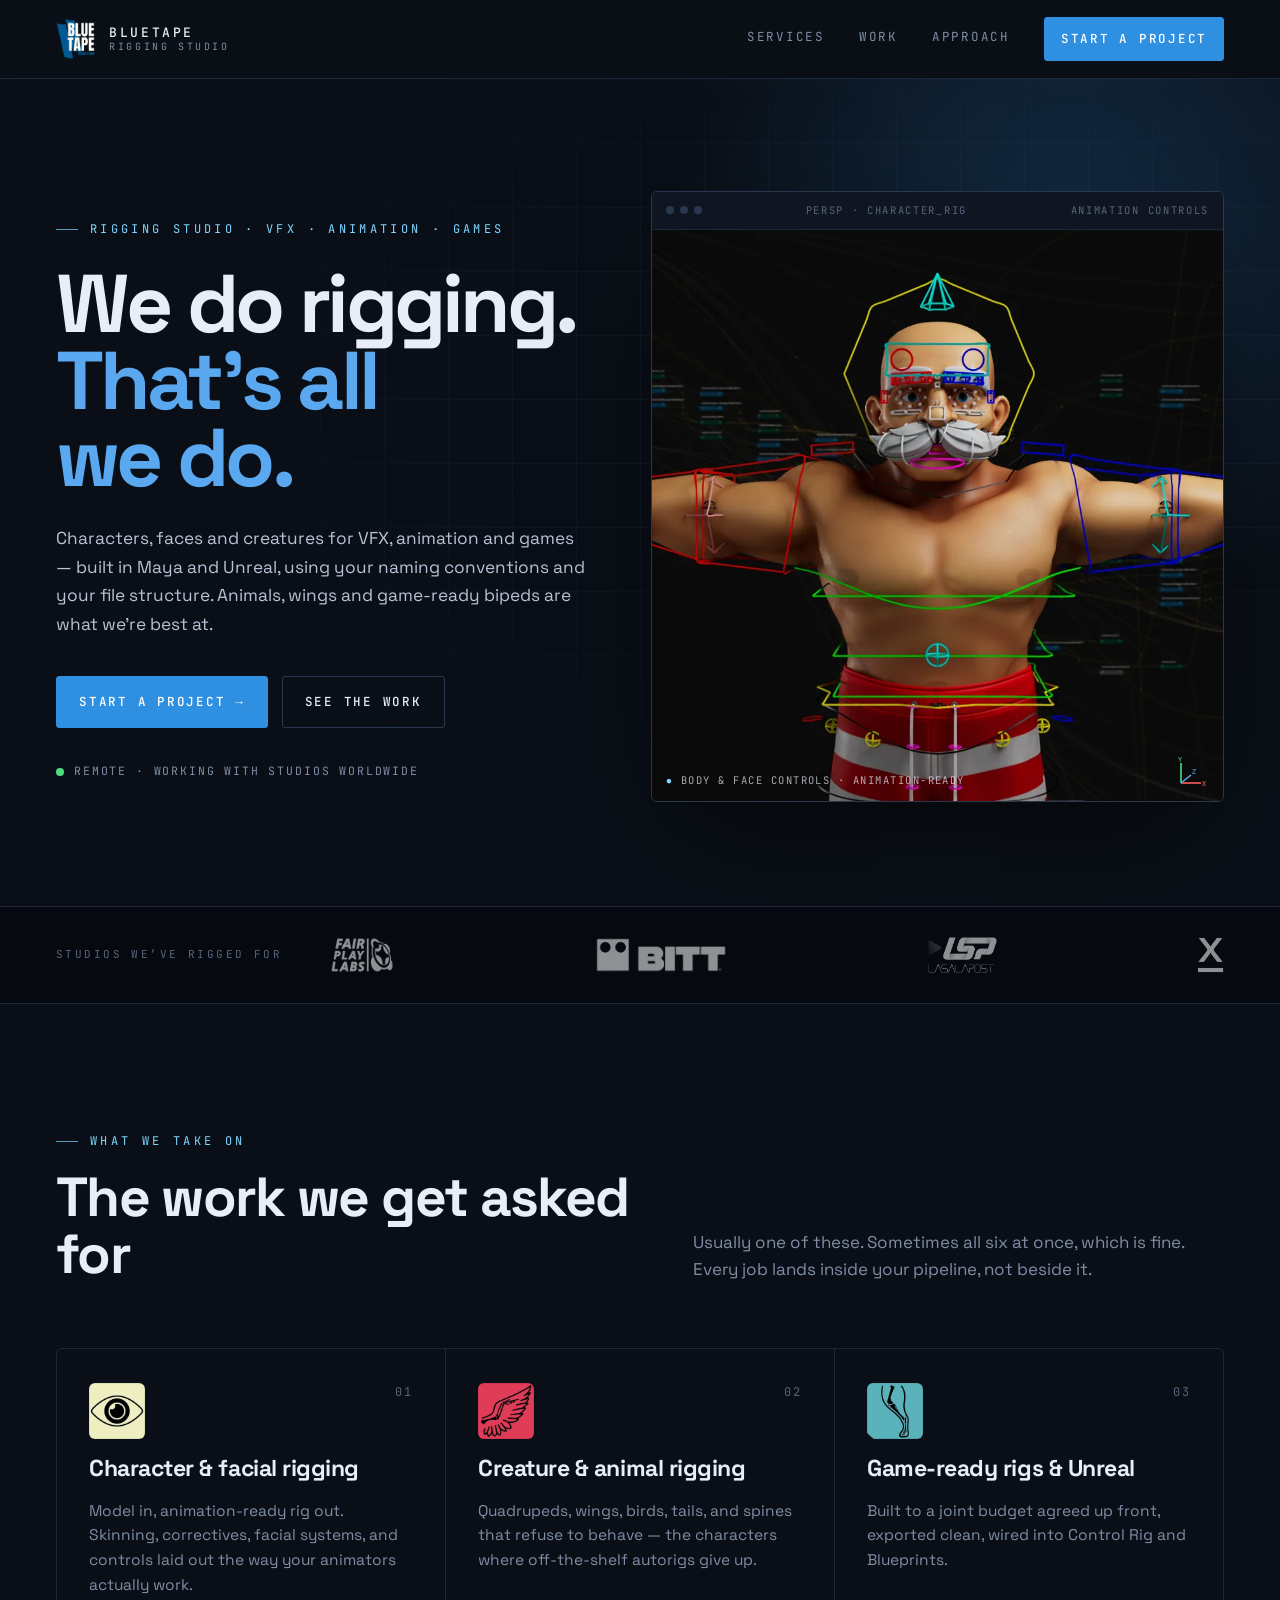
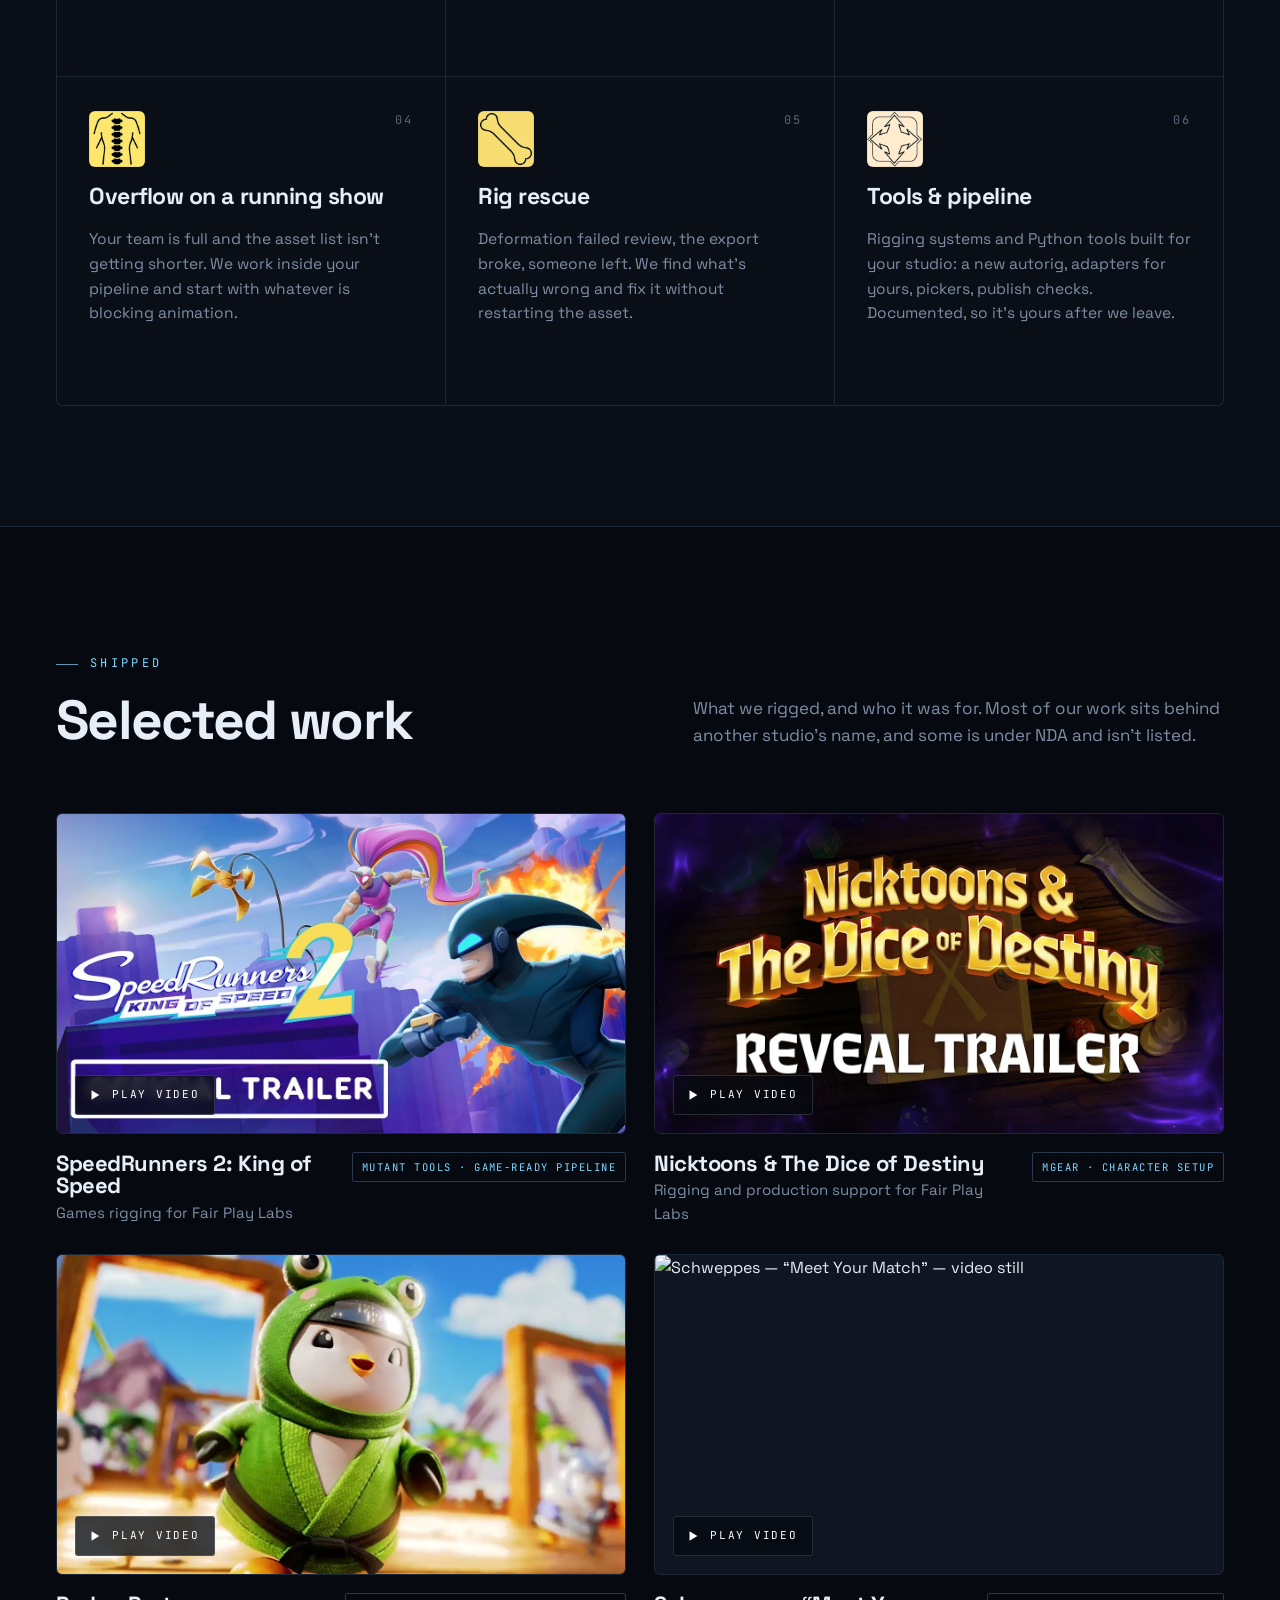
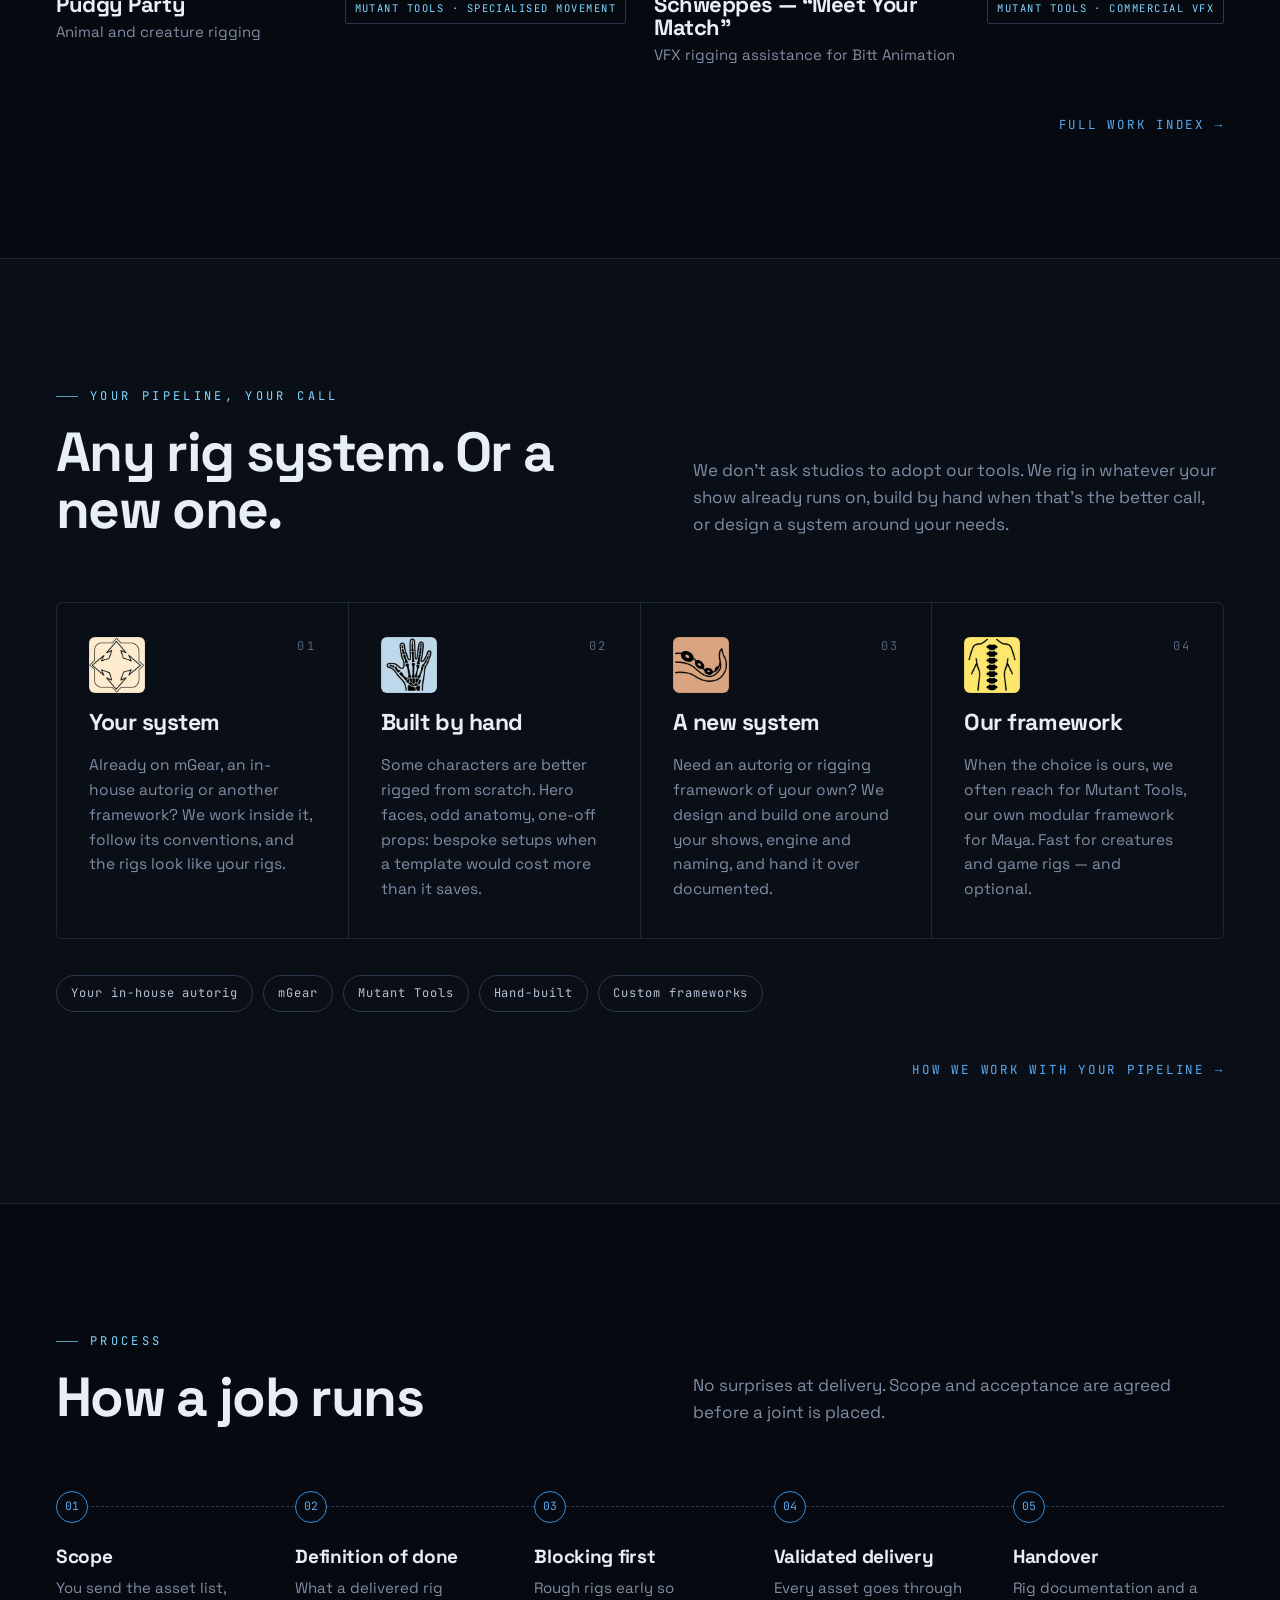
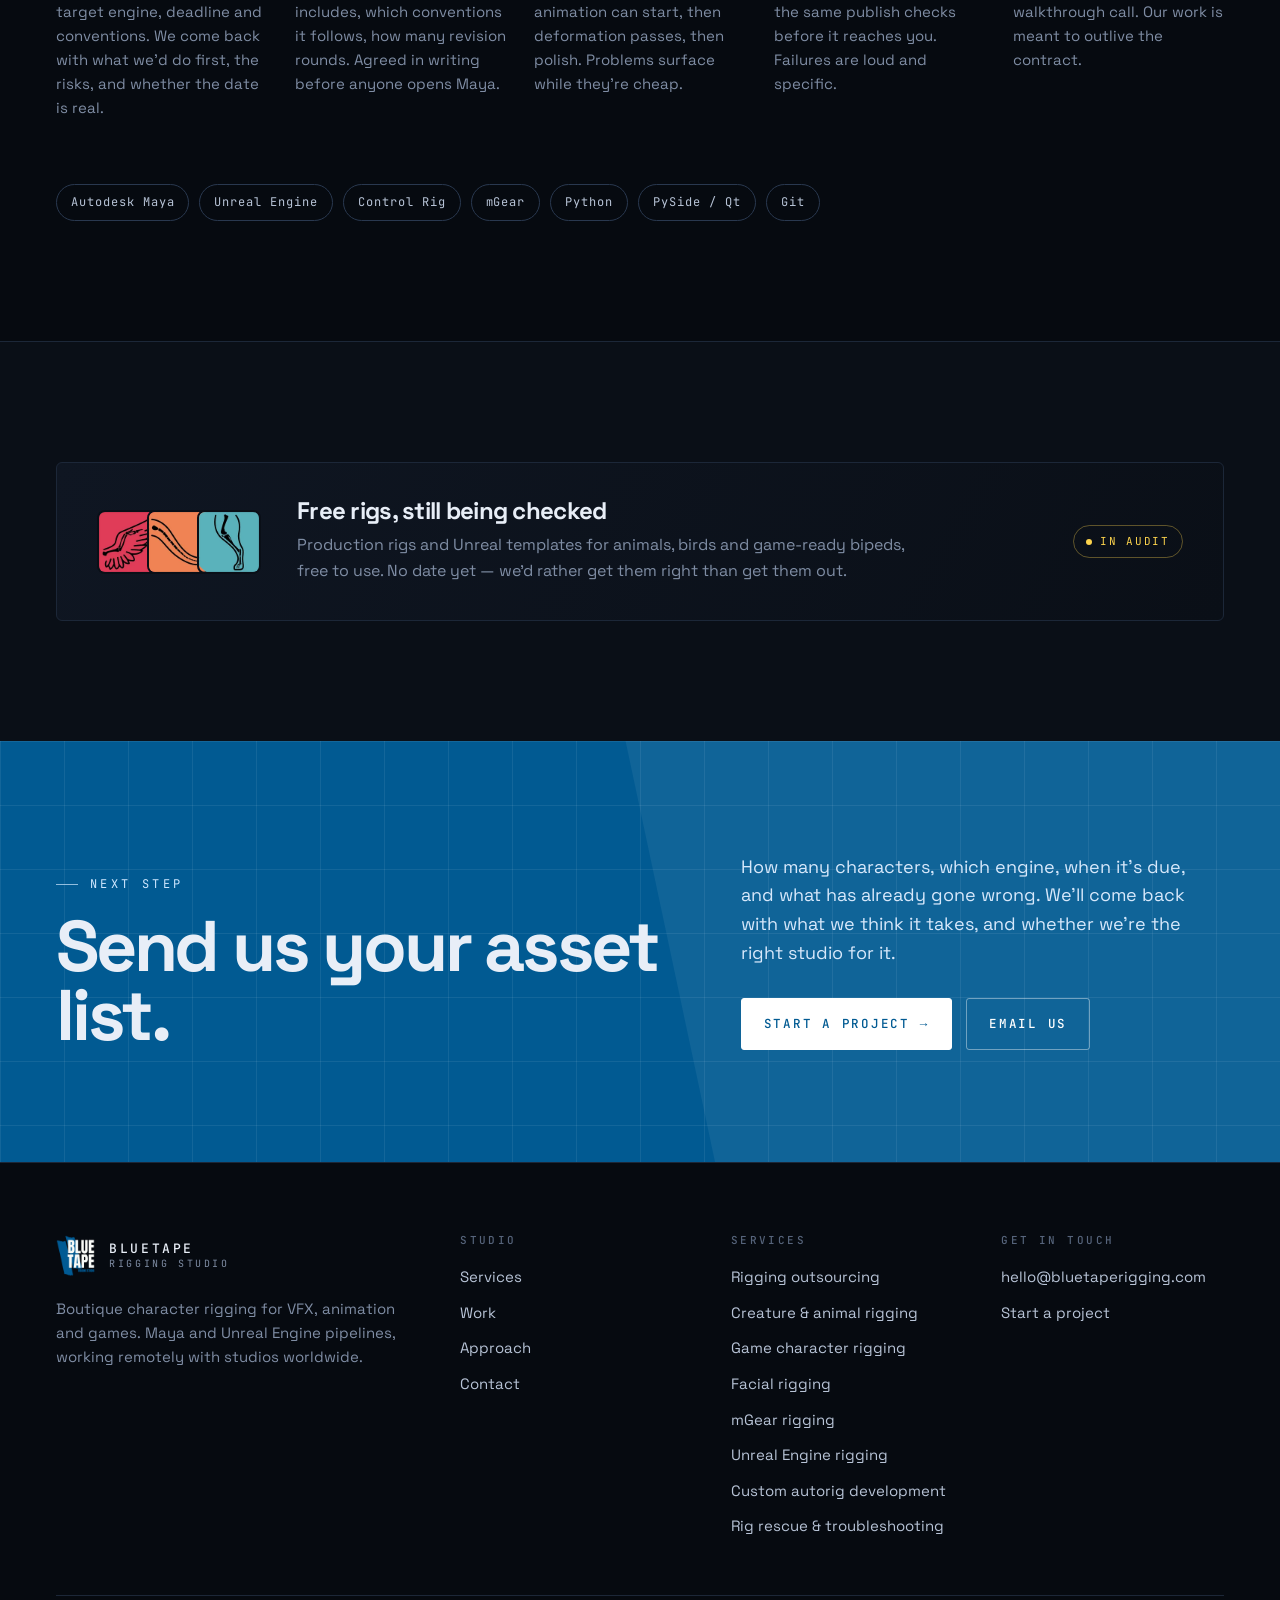
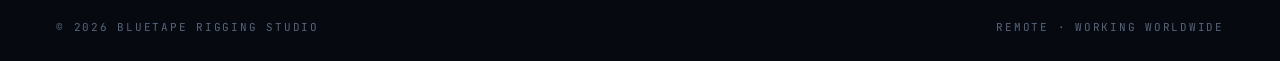
==== index.html @ 0ffba05c "Bluetape Rigging Studio 2026 static rebuild Replaces the WordPress site with a generated static site" ====
<!doctype html>
<html lang="en">
<head>
<meta charset="utf-8">
<meta name="viewport" content="width=device-width,initial-scale=1">
<title>Bluetape — Character Rigging Studio for VFX, Animation &amp; Games</title>
<meta name="description" content="Boutique rigging studio. Character, facial, creature and game-ready rigs for Maya and Unreal Engine pipelines, built to your studio’s conventions.">
<link rel="canonical" href="https://bluetaperigging.com/">
<meta name="theme-color" content="#0a0f17">
<meta property="og:type" content="website">
<meta property="og:title" content="Bluetape — Character Rigging Studio for VFX, Animation &amp; Games">
<meta property="og:description" content="Boutique rigging studio. Character, facial, creature and game-ready rigs for Maya and Unreal Engine pipelines, built to your studio’s conventions.">
<meta property="og:url" content="https://bluetaperigging.com/">
<meta property="og:image" content="https://bluetaperigging.com/assets/img/hero-rig.webp">
<link rel="icon" href="/assets/img/favicon.png">
<link rel="apple-touch-icon" href="/assets/img/apple-touch-icon.png">
<link rel="preload" href="/assets/fonts/space-grotesk-700-latin.woff2" as="font" type="font/woff2" crossorigin>
<link rel="stylesheet" href="/assets/css/fonts.css">
<link rel="stylesheet" href="/assets/css/site.css?v=a25bbf7572">
<script type="application/ld+json">{"@context":"https://schema.org","@type":"ProfessionalService","name":"Bluetape Rigging Studio","alternateName":"Bluetape","url":"https://www.bluetaperigging.com/","logo":"https://www.bluetaperigging.com/assets/img/logo.png","description":"Boutique character rigging studio for VFX, animation and games. Maya and Unreal Engine pipelines.","areaServed":"Worldwide","knowsAbout":["Character rigging","Facial rigging","Creature rigging","Quadruped rigging","Wing and bird rigging","Game-ready rigs","Unreal Engine","Autodesk Maya"]}</script>
</head>
<body>
<a class="skip" href="#main">Skip to content</a>
<header class="nav">
  <div class="wrap nav__in">
    <a class="nav__mark" href="/" aria-label="Bluetape Rigging Studio — home">
      <img class="nav__logo" src="/assets/img/logo.webp" alt="" width="40" height="43">
      <span class="nav__name">BLUETAPE<small>RIGGING STUDIO</small></span>
    </a>
    <button class="nav__toggle" type="button" aria-label="Menu" aria-expanded="false" aria-controls="nav-links"><span></span><span></span><span></span></button>
    <nav class="nav__links" id="nav-links" aria-label="Main">
      <a href="/services/">Services</a><a href="/work/">Work</a><a href="/approach/">Approach</a>
      <a class="btn btn--solid" href="/contact/">Start a project</a>
    </nav>
  </div>
</header>
<main id="main">

<section class="hero">
  <div class="wrap hero__in">
    <div>
      <span class="kicker">Rigging studio · VFX · Animation · Games</span>
      <h1 class="hero__h1">We do rigging.<br><em>That’s all<br>we do.</em></h1>
      <p class="hero__lead">Characters, faces and creatures for VFX, animation and games — built in Maya and Unreal, using your naming conventions and your file structure. Animals, wings and game-ready bipeds are what we’re best at.</p>
      <div class="btn-row">
        <a class="btn btn--solid" href="/contact/">Start a project <span class="arr">→</span></a>
        <a class="btn" href="/work/">See the work</a>
      </div>
      <p class="hero__status"><span class="dot-live"></span>Remote · working with studios worldwide</p>
    </div>
    <figure class="vp">
      <div class="vp__bar"><span class="vp__dots"><i></i><i></i><i></i></span><span>persp · character_rig</span><span>animation controls</span></div>
      <img class="vp__img" src="/assets/img/hero-rig.webp" alt="A cartoon strongman character in the Maya viewport with its full animation control rig visible" width="1600" height="900" fetchpriority="high">
      <figcaption class="vp__hud"><b>●</b> Body &amp; face controls · animation-ready</figcaption>
      <svg class="vp__axis" viewBox="0 0 34 34" aria-hidden="true"><path d="M6 28h20" stroke="#ff5f5f" stroke-width="1.6"/><path d="M6 28V8" stroke="#4ade80" stroke-width="1.6"/><path d="M6 28l10-8" stroke="#5aa9f0" stroke-width="1.6"/><text x="27" y="31" fill="#ff5f5f" font-size="7" font-family="monospace">X</text><text x="3" y="7" fill="#4ade80" font-size="7" font-family="monospace">Y</text><text x="17" y="19" fill="#5aa9f0" font-size="7" font-family="monospace">Z</text></svg>
    </figure>
  </div>
</section>
<section class="partners" aria-label="Studios we work with">
  <div class="wrap partners__in">
    <span class="partners__label">Studios we’ve rigged for</span>
    <div class="partners__row">
      <img src="/assets/img/partner-fpl.webp" alt="Fair Play Labs" width="166" height="93" loading="lazy">
      <img src="/assets/img/partner-bitt.webp" alt="Bitt Animation" width="297" height="81" loading="lazy">
      <img src="/assets/img/partner-lsp.webp" alt="La Sala Post" width="229" height="120" loading="lazy">
      <img src="/assets/img/partner-futuredeluxe.webp" alt="Future Deluxe" width="89" height="120" loading="lazy">
    </div>
  </div>
</section>

<section class="section">
  <div class="wrap">
    <div class="section__head">
      <div data-reveal><span class="kicker">What we take on</span><h2 class="section__title">The work we get asked for</h2></div>
      <p class="section__lead" data-reveal="100">Usually one of these. Sometimes all six at once, which is fine. Every job lands inside your pipeline, not beside it.</p>
    </div>
    <div class="cards"><a class="card" href="/services/#character" data-reveal="0">
        <div class="card__top"><img class="card__icon" src="/assets/img/block-11.webp" alt="" width="56" height="56" loading="lazy"><span class="card__num">01</span></div>
        <h3>Character &amp; facial rigging</h3><p>Model in, animation-ready rig out. Skinning, correctives, facial systems, and controls laid out the way your animators actually work.</p><span class="card__more">Details →</span>
      </a><a class="card" href="/services/#creature" data-reveal="80">
        <div class="card__top"><img class="card__icon" src="/assets/img/block-13.webp" alt="" width="56" height="56" loading="lazy"><span class="card__num">02</span></div>
        <h3>Creature &amp; animal rigging</h3><p>Quadrupeds, wings, birds, tails, and spines that refuse to behave — the characters where off-the-shelf autorigs give up.</p><span class="card__more">Details →</span>
      </a><a class="card" href="/services/#games" data-reveal="160">
        <div class="card__top"><img class="card__icon" src="/assets/img/block-15.webp" alt="" width="56" height="56" loading="lazy"><span class="card__num">03</span></div>
        <h3>Game-ready rigs &amp; Unreal</h3><p>Built to a joint budget agreed up front, exported clean, wired into Control Rig and Blueprints.</p><span class="card__more">Details →</span>
      </a><a class="card" href="/services/#overflow" data-reveal="0">
        <div class="card__top"><img class="card__icon" src="/assets/img/block-00.webp" alt="" width="56" height="56" loading="lazy"><span class="card__num">04</span></div>
        <h3>Overflow on a running show</h3><p>Your team is full and the asset list isn’t getting shorter. We work inside your pipeline and start with whatever is blocking animation.</p><span class="card__more">Details →</span>
      </a><a class="card" href="/services/#rescue" data-reveal="80">
        <div class="card__top"><img class="card__icon" src="/assets/img/block-08.webp" alt="" width="56" height="56" loading="lazy"><span class="card__num">05</span></div>
        <h3>Rig rescue</h3><p>Deformation failed review, the export broke, someone left. We find what’s actually wrong and fix it without restarting the asset.</p><span class="card__more">Details →</span>
      </a><a class="card" href="/services/#tools" data-reveal="160">
        <div class="card__top"><img class="card__icon" src="/assets/img/block-09.webp" alt="" width="56" height="56" loading="lazy"><span class="card__num">06</span></div>
        <h3>Tools &amp; pipeline</h3><p>Rigging systems and Python tools built for your studio: a new autorig, adapters for yours, pickers, publish checks. Documented, so it’s yours after we leave.</p><span class="card__more">Details →</span>
      </a></div>
  </div>
</section>

<section class="section section--alt">
  <div class="wrap">
    <div class="section__head">
      <div data-reveal><span class="kicker">Shipped</span><h2 class="section__title">Selected work</h2></div>
      <p class="section__lead" data-reveal="100">What we rigged, and who it was for. Most of our work sits behind another studio’s name, and some is under NDA and isn’t listed.</p>
    </div>
    <div class="work"><article class="shot" data-reveal="0">
      <figure class="media">
        <img src="/assets/img/speedrunners-2.webp" alt="SpeedRunners 2: King of Speed — video still" width="1280" height="720" loading="lazy">
        <button class="play" type="button" data-yt="lSgsnMr-JpQ" data-title="SpeedRunners 2: King of Speed" aria-label="Play the SpeedRunners 2: King of Speed video"><span class="play__btn"><svg viewBox="0 0 16 16" aria-hidden="true"><path fill="currentColor" d="M4 2.5v11l9-5.5z"/></svg>Play video</span></button>
      </figure>
      <div class="shot__meta"><div><h3>SpeedRunners 2: King of Speed</h3><p class="shot__client">Games rigging for Fair Play Labs</p></div><span class="tag">Mutant Tools · Game-ready pipeline</span></div>
    </article><article class="shot" data-reveal="100">
      <figure class="media">
        <img src="/assets/img/nicktoons-dice.webp" alt="Nicktoons &amp; The Dice of Destiny — video still" width="1280" height="720" loading="lazy">
        <button class="play" type="button" data-yt="MDsGI19Owe8" data-title="Nicktoons &amp; The Dice of Destiny" aria-label="Play the Nicktoons &amp; The Dice of Destiny video"><span class="play__btn"><svg viewBox="0 0 16 16" aria-hidden="true"><path fill="currentColor" d="M4 2.5v11l9-5.5z"/></svg>Play video</span></button>
      </figure>
      <div class="shot__meta"><div><h3>Nicktoons &amp; The Dice of Destiny</h3><p class="shot__client">Rigging and production support for Fair Play Labs</p></div><span class="tag">mGear · Character setup</span></div>
    </article><article class="shot" data-reveal="0">
      <figure class="media">
        <img src="/assets/img/pudgy-party.webp" alt="Pudgy Party — video still" width="1280" height="720" loading="lazy">
        <button class="play" type="button" data-yt="25WQCnAyyC4" data-title="Pudgy Party" aria-label="Play the Pudgy Party video"><span class="play__btn"><svg viewBox="0 0 16 16" aria-hidden="true"><path fill="currentColor" d="M4 2.5v11l9-5.5z"/></svg>Play video</span></button>
      </figure>
      <div class="shot__meta"><div><h3>Pudgy Party</h3><p class="shot__client">Animal and creature rigging</p></div><span class="tag">Mutant Tools · Specialised movement</span></div>
    </article><article class="shot" data-reveal="100">
      <figure class="media">
        <img src="https://i.ytimg.com/vi/2vb4Z2XoHWw/hqdefault.jpg" alt="Schweppes — “Meet Your Match” — video still" width="1280" height="720" loading="lazy">
        <button class="play" type="button" data-yt="2vb4Z2XoHWw" data-title="Schweppes — “Meet Your Match”" aria-label="Play the Schweppes — “Meet Your Match” video"><span class="play__btn"><svg viewBox="0 0 16 16" aria-hidden="true"><path fill="currentColor" d="M4 2.5v11l9-5.5z"/></svg>Play video</span></button>
      </figure>
      <div class="shot__meta"><div><h3>Schweppes — “Meet Your Match”</h3><p class="shot__client">VFX rigging assistance for Bitt Animation</p></div><span class="tag">Mutant Tools · Commercial VFX</span></div>
    </article></div>
    <div class="more-row"><a class="link" href="/work/">Full work index →</a></div>
  </div>
</section>

<section class="section">
  <div class="wrap">
    <div class="section__head">
      <div data-reveal><span class="kicker">Your pipeline, your call</span><h2 class="section__title">Any rig system. Or a new one.</h2></div>
      <p class="section__lead" data-reveal="100">We don’t ask studios to adopt our tools. We rig in whatever your show already runs on, build by hand when that’s the better call, or design a system around your needs.</p>
    </div>
    <div class="cards cards--4"><div class="card" data-reveal="0"><div class="card__top"><img class="card__icon" src="/assets/img/block-09.webp" alt="" width="56" height="56" loading="lazy"><span class="card__num">01</span></div><h3>Your system</h3><p>Already on mGear, an in-house autorig or another framework? We work inside it, follow its conventions, and the rigs look like your rigs.</p></div><div class="card" data-reveal="80"><div class="card__top"><img class="card__icon" src="/assets/img/block-03.webp" alt="" width="56" height="56" loading="lazy"><span class="card__num">02</span></div><h3>Built by hand</h3><p>Some characters are better rigged from scratch. Hero faces, odd anatomy, one-off props: bespoke setups when a template would cost more than it saves.</p></div><div class="card" data-reveal="160"><div class="card__top"><img class="card__icon" src="/assets/img/block-14.webp" alt="" width="56" height="56" loading="lazy"><span class="card__num">03</span></div><h3>A new system</h3><p>Need an autorig or rigging framework of your own? We design and build one around your shows, engine and naming, and hand it over documented.</p></div><div class="card" data-reveal="240"><div class="card__top"><img class="card__icon" src="/assets/img/block-00.webp" alt="" width="56" height="56" loading="lazy"><span class="card__num">04</span></div><h3>Our framework</h3><p>When the choice is ours, we often reach for Mutant Tools, our own modular framework for Maya. Fast for creatures and game rigs — and optional.</p></div></div>
    <ul class="stack" data-reveal><li>Your in-house autorig</li><li>mGear</li><li>Mutant Tools</li><li>Hand-built</li><li>Custom frameworks</li></ul>
    <div class="more-row"><a class="link" href="/approach/">How we work with your pipeline →</a></div>
  </div>
</section>

<section class="section section--alt">
  <div class="wrap">
    <div class="section__head">
      <div data-reveal><span class="kicker">Process</span><h2 class="section__title">How a job runs</h2></div>
      <p class="section__lead" data-reveal="100">No surprises at delivery. Scope and acceptance are agreed before a joint is placed.</p>
    </div>
    <div class="steps"><div class="step" data-reveal="0"><span class="step__n">01</span><h3>Scope</h3><p>You send the asset list, target engine, deadline and conventions. We come back with what we’d do first, the risks, and whether the date is real.</p></div><div class="step" data-reveal="80"><span class="step__n">02</span><h3>Definition of done</h3><p>What a delivered rig includes, which conventions it follows, how many revision rounds. Agreed in writing before anyone opens Maya.</p></div><div class="step" data-reveal="160"><span class="step__n">03</span><h3>Blocking first</h3><p>Rough rigs early so animation can start, then deformation passes, then polish. Problems surface while they’re cheap.</p></div><div class="step" data-reveal="240"><span class="step__n">04</span><h3>Validated delivery</h3><p>Every asset goes through the same publish checks before it reaches you. Failures are loud and specific.</p></div><div class="step" data-reveal="320"><span class="step__n">05</span><h3>Handover</h3><p>Rig documentation and a walkthrough call. Our work is meant to outlive the contract.</p></div></div>
    <ul class="stack" data-reveal>
      <li>Autodesk Maya</li><li>Unreal Engine</li><li>Control Rig</li><li>mGear</li><li>Python</li><li>PySide / Qt</li><li>Git</li>
    </ul>
  </div>
</section>

<section class="section">
  <div class="wrap">
    <div class="soon" data-reveal>
      <div class="soon__icons"><img src="/assets/img/block-13.webp" alt="" width="64" height="64" loading="lazy"><img src="/assets/img/block-12.webp" alt="" width="64" height="64" loading="lazy"><img src="/assets/img/block-15.webp" alt="" width="64" height="64" loading="lazy"></div>
      <div><h3>Free rigs, still being checked</h3><p>Production rigs and Unreal templates for animals, birds and game-ready bipeds, free to use. No date yet — we’d rather get them right than get them out.</p></div>
      <span class="pill">In audit</span>
    </div>
  </div>
</section>
<section class="cta">
  <div class="wrap cta__in">
    <div data-reveal>
      <span class="kicker">Next step</span>
      <h2>Send us your asset list.</h2>
    </div>
    <div data-reveal="120">
      <p>How many characters, which engine, when it’s due, and what has already gone wrong. We’ll come back with what we think it takes, and whether we’re the right studio for it.</p>
      <div class="btn-row">
        <a class="btn btn--solid" href="/contact/">Start a project <span class="arr">→</span></a>
        <a class="btn" data-mail href="/contact/">Email us</a>
      </div>
    </div>
  </div>
</section>
</main>
<footer class="foot">
  <div class="wrap foot__in">
    <div class="foot__brand">
      <a class="nav__mark" href="/"><img class="nav__logo" src="/assets/img/logo.webp" alt="" width="40" height="43"><span class="nav__name">BLUETAPE<small>RIGGING STUDIO</small></span></a>
      <p>Boutique character rigging for VFX, animation and games. Maya and Unreal Engine pipelines, working remotely with studios worldwide.</p>
    </div>
    <div>
      <h4>Studio</h4>
      <ul><li><a href="/services/">Services</a></li><li><a href="/work/">Work</a></li><li><a href="/approach/">Approach</a></li><li><a href="/contact/">Contact</a></li></ul>
    </div>
    <div>
      <h4>Services</h4>
      <ul><li><a href="/rigging-outsourcing/">Rigging outsourcing</a></li><li><a href="/creature-rigging/">Creature &amp; animal rigging</a></li><li><a href="/game-character-rigging/">Game character rigging</a></li><li><a href="/facial-rigging/">Facial rigging</a></li><li><a href="/mgear-rigging/">mGear rigging</a></li><li><a href="/unreal-engine-rigging/">Unreal Engine rigging</a></li><li><a href="/custom-autorig-development/">Custom autorig development</a></li><li><a href="/rig-troubleshooting/">Rig rescue &amp; troubleshooting</a></li></ul>
    </div>
    <div>
      <h4>Get in touch</h4>
      <ul><li><a data-mail href="/contact/"></a></li><li><a href="/contact/">Start a project</a></li></ul>
    </div>
  </div>
  <div class="wrap foot__base"><span>© 2026 Bluetape Rigging Studio</span><span>Remote · working worldwide</span></div>
</footer>
<script src="/assets/js/site.js?v=b8661c61ac" defer></script>
</body>
</html>
---- assets/css/fonts.css ----
/* Both files are variable fonts: one file covers every weight used. */
@font-face{font-family:'Space Grotesk';font-style:normal;font-weight:300 700;font-display:swap;src:url('../fonts/space-grotesk-700-latin.woff2') format('woff2')}
@font-face{font-family:'JetBrains Mono';font-style:normal;font-weight:100 800;font-display:swap;src:url('../fonts/jetbrains-mono-400-latin.woff2') format('woff2')}
---- assets/css/site.css ----
/* Bluetape Rigging Studio — site styles. Sibling system to renderdemartes.com
   (Space Grotesk + JetBrains Mono, mono kickers, hairline panels) warmed by
   Mutant Tools' block imagery. Brand blue comes from the tape in the logo. */

:root{
  --bg:#0a0f17;--bg-deep:#060a10;--panel:#0f1622;--panel-2:#141d2c;
  --line:#1c2738;--line-2:#29384f;
  --text:#e8eef7;--soft:#b7c3d6;--muted:#7f8da4;--dim:#56647b;
  --tape:#015a92;--blue:#2f8fe0;--blue-hi:#5aa9f0;--cyan:#7fd6ff;--ok:#4ade80;
  --pad:56px;--maxw:1280px;
  --mono:"JetBrains Mono",ui-monospace,SFMono-Regular,Menlo,monospace;
  --sans:"Space Grotesk",system-ui,-apple-system,"Segoe UI",Roboto,sans-serif;
  --ease:cubic-bezier(.2,.7,.2,1);
}
*,*::before,*::after{box-sizing:border-box}
html{scroll-behavior:smooth;color-scheme:dark;overflow-x:clip}
body{margin:0;background:var(--bg);color:var(--text);font-family:var(--sans);font-size:16px;line-height:1.6;-webkit-font-smoothing:antialiased;overflow-x:clip}
img{max-width:100%;height:auto;display:block}
a{color:inherit}
h1,h2,h3,h4{margin:0;font-weight:700;letter-spacing:-.03em;line-height:1.04}
p{margin:0}
ul,ol{margin:0;padding:0;list-style:none}
::selection{background:var(--blue);color:#fff}
:focus-visible{outline:2px solid var(--cyan);outline-offset:3px}

.skip{position:absolute;left:-9999px;top:0;background:var(--blue);color:#fff;padding:12px 18px;font-family:var(--mono);font-size:12px;z-index:100}
.skip:focus{left:8px;top:8px}
.wrap{max-width:var(--maxw);margin-inline:auto;padding-inline:var(--pad)}

/* ---------- mono labels ---------- */
.kicker{font-family:var(--mono);font-size:12px;letter-spacing:.28em;text-transform:uppercase;color:var(--cyan);display:inline-flex;align-items:center;gap:12px}
.kicker::before{content:"";width:22px;height:1px;background:currentColor;opacity:.7}
.mono{font-family:var(--mono)}

/* ---------- buttons ---------- */
.btn{display:inline-flex;align-items:center;gap:10px;font-family:var(--mono);font-size:12.5px;font-weight:500;letter-spacing:.14em;text-transform:uppercase;text-decoration:none;padding:15px 22px;border-radius:3px;border:1px solid var(--line-2);color:var(--text);background:transparent;cursor:pointer;transition:background .25s var(--ease),border-color .25s var(--ease),color .25s var(--ease),transform .25s var(--ease)}
.btn:hover{border-color:var(--blue-hi);color:#fff}
.btn--solid{background:var(--blue);border-color:var(--blue);color:#fff}
.btn--solid:hover{background:var(--blue-hi);border-color:var(--blue-hi)}
.btn .arr{transition:transform .25s var(--ease)}
.btn:hover .arr{transform:translateX(4px)}
.btn-row{display:flex;flex-wrap:wrap;gap:14px}
.link{font-family:var(--mono);font-size:12.5px;letter-spacing:.14em;text-transform:uppercase;color:var(--blue-hi);text-decoration:none;border-bottom:1px solid transparent;padding-bottom:2px;transition:border-color .25s var(--ease),color .25s}
.link:hover{border-bottom-color:currentColor;color:var(--cyan)}

/* ---------- nav ---------- */
.nav{position:sticky;top:0;z-index:50;border-bottom:1px solid var(--line);background:rgba(10,15,23,.8);backdrop-filter:blur(14px);-webkit-backdrop-filter:blur(14px)}
.nav__in{display:flex;align-items:center;justify-content:space-between;gap:24px;height:78px}
.nav__mark{display:flex;align-items:center;gap:14px;text-decoration:none}
.nav__logo{height:42px;width:auto;transition:transform .35s var(--ease)}
.nav__mark:hover .nav__logo{transform:rotate(-5deg) scale(1.05)}
.nav__name{font-family:var(--mono);font-size:13px;font-weight:500;letter-spacing:.2em;line-height:1.25}
.nav__name small{display:block;font-size:10px;letter-spacing:.26em;color:var(--muted);font-weight:400}
.nav__links{display:flex;align-items:center;gap:34px}
.nav__links a:not(.btn){font-family:var(--mono);font-size:12.5px;letter-spacing:.14em;text-transform:uppercase;color:var(--muted);text-decoration:none;padding-bottom:3px;border-bottom:1px solid transparent;transition:color .25s var(--ease),border-color .25s var(--ease)}
.nav__links a:not(.btn):hover{color:var(--text)}
.nav__links a.is-active{color:var(--text);border-bottom-color:var(--blue)}
.nav__links .btn{padding:11px 16px}
.nav__toggle{display:none;background:none;border:1px solid var(--line-2);color:var(--text);width:44px;height:44px;border-radius:3px;cursor:pointer;padding:0}
.nav__toggle span{display:block;width:18px;height:1.5px;background:currentColor;margin:4px auto;transition:transform .3s var(--ease),opacity .3s}
.nav.is-open .nav__toggle span:nth-child(1){transform:translateY(5.5px) rotate(45deg)}
.nav.is-open .nav__toggle span:nth-child(2){opacity:0}
.nav.is-open .nav__toggle span:nth-child(3){transform:translateY(-5.5px) rotate(-45deg)}

/* ---------- hero ---------- */
.hero{position:relative;overflow:hidden;border-bottom:1px solid var(--line)}
.hero::before{content:"";position:absolute;inset:0;background-image:linear-gradient(var(--line) 1px,transparent 1px),linear-gradient(90deg,var(--line) 1px,transparent 1px);background-size:64px 64px;opacity:.45;-webkit-mask-image:radial-gradient(ellipse 80% 70% at 70% 40%,#000 20%,transparent 75%);mask-image:radial-gradient(ellipse 80% 70% at 70% 40%,#000 20%,transparent 75%);pointer-events:none}
.hero::after{content:"";position:absolute;width:900px;height:900px;right:-240px;top:-300px;background:radial-gradient(circle,rgba(47,143,224,.22),transparent 62%);pointer-events:none}
.hero__in{position:relative;z-index:1;display:grid;grid-template-columns:minmax(0,1fr) minmax(0,1.08fr);gap:64px;align-items:center;padding-block:112px 104px}
.hero__h1{margin-top:26px;font-size:clamp(46px,6.4vw,88px);letter-spacing:-.045em;line-height:.94}
.hero__h1 em{font-style:normal;color:var(--blue-hi)}
.hero__lead{margin-top:28px;max-width:540px;font-size:clamp(16px,1.35vw,18.5px);color:var(--soft);line-height:1.65}
.hero .btn-row{margin-top:38px}
.hero__status{margin-top:34px;display:flex;align-items:center;gap:10px;font-family:var(--mono);font-size:11.5px;letter-spacing:.16em;text-transform:uppercase;color:var(--muted)}
.dot-live{width:8px;height:8px;border-radius:50%;background:var(--ok);flex:none;box-shadow:0 0 0 0 rgba(74,222,128,.55);animation:pulse 2.6s infinite}
@keyframes pulse{70%{box-shadow:0 0 0 12px rgba(74,222,128,0)}100%{box-shadow:0 0 0 0 rgba(74,222,128,0)}}

/* viewport frame — reads like a Maya panel */
.vp{position:relative;margin:0;border:1px solid var(--line-2);border-radius:6px;background:var(--bg-deep);overflow:hidden;box-shadow:0 40px 120px -40px rgba(0,0,0,.8),0 0 0 1px rgba(255,255,255,.02) inset}
.vp__bar{display:flex;align-items:center;justify-content:space-between;gap:12px;padding:10px 14px;border-bottom:1px solid var(--line);font-family:var(--mono);font-size:10.5px;letter-spacing:.16em;text-transform:uppercase;color:var(--dim);background:var(--panel)}
.vp__dots{display:flex;gap:6px}
.vp__dots i{width:8px;height:8px;border-radius:50%;background:var(--line-2)}
.vp__img{width:100%;aspect-ratio:16/9;object-fit:cover}
.hero .vp__img{aspect-ratio:1/1;object-position:50% 22%}
.vp__hud{position:absolute;left:14px;bottom:12px;font-family:var(--mono);font-size:10.5px;letter-spacing:.14em;color:rgba(232,238,247,.7);text-transform:uppercase}
.vp__hud b{color:var(--cyan);font-weight:500}
.vp__axis{position:absolute;right:14px;bottom:12px;width:34px;height:34px}

/* ---------- partner strip ---------- */
.partners{border-bottom:1px solid var(--line);background:var(--bg-deep)}
.partners__in{display:flex;align-items:center;gap:48px;padding-block:30px}
.partners__label{flex:none;font-family:var(--mono);font-size:11px;letter-spacing:.22em;text-transform:uppercase;color:var(--dim)}
.partners__row{display:flex;align-items:center;justify-content:space-between;gap:40px;flex:1;flex-wrap:wrap}
.partners__row img{height:36px;width:auto;opacity:.55;transition:opacity .3s var(--ease)}
.partners__row img:hover{opacity:1}

/* ---------- sections ---------- */
.section{padding-block:120px}
.section--alt{background:var(--bg-deep);border-block:1px solid var(--line)}
.section__head{display:grid;grid-template-columns:minmax(0,1fr) minmax(0,.9fr);gap:48px;align-items:end;margin-bottom:64px}
.section__head--solo{grid-template-columns:1fr;max-width:760px}
.section__title{margin-top:18px;font-size:clamp(34px,4.3vw,58px)}
.section__lead{color:var(--muted);font-size:17px;max-width:560px}

/* ---------- service cards ---------- */
.cards{display:grid;grid-template-columns:repeat(3,minmax(0,1fr));gap:1px;background:var(--line);border:1px solid var(--line);border-radius:6px;overflow:hidden}
.card{position:relative;display:flex;flex-direction:column;gap:18px;padding:34px 32px 36px;background:var(--bg);text-decoration:none;transition:background .35s var(--ease)}
.card:hover{background:var(--panel)}
.card__top{display:flex;align-items:flex-start;justify-content:space-between}
.card__icon{width:56px;height:56px;border-radius:6px;transition:transform .45s var(--ease)}
.card:hover .card__icon{transform:rotate(-6deg) scale(1.06)}
.card__num{font-family:var(--mono);font-size:12px;letter-spacing:.18em;color:var(--dim)}
.card h3{font-size:23px;letter-spacing:-.02em}
.card p{color:var(--muted);font-size:15.5px}
.card__more{margin-top:auto;padding-top:6px;font-family:var(--mono);font-size:11.5px;letter-spacing:.16em;text-transform:uppercase;color:var(--blue-hi);opacity:0;transform:translateX(-6px);transition:opacity .3s var(--ease),transform .3s var(--ease)}
.card:hover .card__more{opacity:1;transform:none}

/* ---------- work ---------- */
.work{display:grid;grid-template-columns:repeat(2,minmax(0,1fr));gap:28px}
.shot{display:flex;flex-direction:column;gap:18px}
.media{position:relative;margin:0;border:1px solid var(--line);border-radius:6px;overflow:hidden;background:var(--panel);aspect-ratio:16/9}
.media img{width:100%;height:100%;object-fit:cover;transition:transform .9s var(--ease),opacity .4s}
.play{all:unset;position:absolute;inset:0;cursor:pointer;display:block}
.play:focus-visible{outline:2px solid var(--cyan);outline-offset:-4px}
.play__btn{position:absolute;left:18px;bottom:18px;display:inline-flex;align-items:center;gap:10px;padding:10px 14px 10px 12px;border-radius:3px;background:rgba(6,10,16,.78);border:1px solid rgba(255,255,255,.14);backdrop-filter:blur(6px);-webkit-backdrop-filter:blur(6px);font-family:var(--mono);font-size:11px;letter-spacing:.16em;text-transform:uppercase;color:#fff;transition:background .25s var(--ease),border-color .25s}
.play__btn svg{width:14px;height:14px}
.media:hover img{transform:scale(1.035)}
.media:hover .play__btn{background:var(--blue);border-color:var(--blue)}
.media iframe{position:absolute;inset:0;width:100%;height:100%;border:0}
.media--logo{display:grid;place-items:center;background:radial-gradient(circle at 50% 45%,var(--panel-2),var(--bg-deep))}
.media--logo img{width:34%;height:auto;object-fit:contain;opacity:.9}
.media--logo:hover img{transform:none}
.nda{position:absolute;left:18px;bottom:18px;font-family:var(--mono);font-size:10.5px;letter-spacing:.16em;text-transform:uppercase;color:var(--dim)}
.shot__meta{display:flex;justify-content:space-between;gap:20px;align-items:flex-start}
.shot h3{font-size:22px;letter-spacing:-.02em}
.shot__client{margin-top:4px;color:var(--muted);font-size:15px}
.tag{flex:none;font-family:var(--mono);font-size:10.5px;letter-spacing:.14em;text-transform:uppercase;color:var(--cyan);border:1px solid var(--line-2);border-radius:2px;padding:6px 9px;white-space:nowrap}
.more-row{margin-top:48px;display:flex;justify-content:flex-end}

/* ---------- framework band ---------- */
.fw{display:grid;grid-template-columns:minmax(0,.9fr) minmax(0,1.1fr);gap:80px;align-items:center}
.fw__art{position:relative}
.fw__art img{border-radius:8px;border:1px solid var(--line-2)}
.fw__art::after{content:"";position:absolute;inset:-18px;border:1px dashed var(--line-2);border-radius:12px;pointer-events:none}
.fw__body p{color:var(--soft);font-size:17px;margin-top:22px;max-width:560px}
.stats{display:grid;grid-template-columns:repeat(4,minmax(0,1fr));gap:0;margin-top:44px;border-top:1px solid var(--line)}
.stats div{padding:22px 18px 0 0}
.stats b{display:block;font-size:34px;font-weight:500;letter-spacing:-.02em;color:#fff}
.stats span{display:block;margin-top:6px;font-family:var(--mono);font-size:10.5px;letter-spacing:.18em;text-transform:uppercase;color:var(--muted)}
.fw .btn-row{margin-top:40px}

/* ---------- process ---------- */
.steps{display:grid;grid-template-columns:repeat(5,minmax(0,1fr));gap:28px;position:relative;counter-reset:s}
.steps::before{content:"";position:absolute;left:0;right:0;top:15px;border-top:1px dashed var(--line-2)}
.step{position:relative}
.step__n{position:relative;display:grid;place-items:center;width:32px;height:32px;border-radius:50%;background:var(--bg);border:1px solid var(--blue);font-family:var(--mono);font-size:11.5px;color:var(--blue-hi)}
.section--alt .step__n{background:var(--bg-deep)}
.step h3{margin-top:24px;font-size:19px;letter-spacing:-.015em}
.step p{margin-top:10px;color:var(--muted);font-size:15px}

/* ---------- stack chips ---------- */
.stack{display:flex;flex-wrap:wrap;gap:10px;margin-top:32px}
.steps+.stack{margin-top:64px}
.foot__base::before{content:"";position:absolute;left:var(--pad);right:var(--pad);top:0;border-top:1px solid var(--line)}
.stack li{font-family:var(--mono);font-size:12px;letter-spacing:.08em;color:var(--soft);border:1px solid var(--line-2);border-radius:999px;padding:8px 14px}

/* ---------- split / soon ---------- */
.split{display:grid;grid-template-columns:minmax(0,1fr) minmax(0,1fr);gap:72px;align-items:center}
.soon{display:grid;grid-template-columns:auto minmax(0,1fr) auto;gap:36px;align-items:center;padding:36px 40px;border:1px solid var(--line);border-radius:6px;background:linear-gradient(120deg,var(--panel),var(--bg))}
.soon__icons{display:flex}
.soon__icons img{width:64px;height:64px;border-radius:8px;border:2px solid var(--bg);margin-left:-14px}
.soon__icons img:first-child{margin-left:0}
.soon h3{font-size:24px}
.soon p{margin-top:8px;color:var(--muted);max-width:620px}
.pill{display:inline-flex;align-items:center;gap:8px;font-family:var(--mono);font-size:11px;letter-spacing:.16em;text-transform:uppercase;color:#fcd34d;border:1px solid rgba(252,211,77,.35);border-radius:999px;padding:7px 12px;white-space:nowrap}
.pill::before{content:"";width:6px;height:6px;border-radius:50%;background:currentColor}

/* ---------- CTA ---------- */
.cta{position:relative;overflow:hidden;background:var(--tape);isolation:isolate}
.cta::before{content:"";position:absolute;inset:0;background-image:linear-gradient(rgba(255,255,255,.07) 1px,transparent 1px),linear-gradient(90deg,rgba(255,255,255,.07) 1px,transparent 1px);background-size:64px 64px;z-index:-1}
.cta::after{content:"";position:absolute;right:-8%;top:-40%;width:55%;height:180%;background:rgba(255,255,255,.06);transform:rotate(-12deg);z-index:-1}
.cta__in{padding-block:112px;display:grid;grid-template-columns:minmax(0,1.3fr) minmax(0,1fr);gap:56px;align-items:end}
.cta .kicker{color:#cfe7ff}
.cta h2{margin-top:18px;font-size:clamp(40px,5.6vw,76px);letter-spacing:-.045em;line-height:.96}
.cta p{color:#d7e8fb;font-size:18px;max-width:460px}
.cta .btn-row{margin-top:30px}
.cta .btn--solid{background:#fff;border-color:#fff;color:var(--tape)}
.cta .btn--solid:hover{background:#dff0ff;border-color:#dff0ff}
.cta .btn:not(.btn--solid){border-color:rgba(255,255,255,.4);color:#fff}
.cta .btn:not(.btn--solid):hover{border-color:#fff}

/* ---------- footer ---------- */
.foot{background:var(--bg-deep);border-top:1px solid var(--line)}
.foot__in{display:grid;grid-template-columns:minmax(0,1.6fr) repeat(3,minmax(0,1fr));gap:48px;padding-block:72px 56px}
.foot__brand p{margin-top:20px;color:var(--muted);font-size:15px;max-width:340px}
.foot h4{font-family:var(--mono);font-size:11px;font-weight:500;letter-spacing:.22em;text-transform:uppercase;color:var(--dim);margin-bottom:18px}
.foot li+li{margin-top:10px}
.foot li a{color:var(--soft);text-decoration:none;font-size:15px;transition:color .2s}
.foot li a:hover{color:var(--blue-hi)}
.foot__base{position:relative;display:flex;justify-content:space-between;gap:20px;flex-wrap:wrap;padding-block:24px;font-family:var(--mono);font-size:11px;letter-spacing:.16em;text-transform:uppercase;color:var(--dim)}

/* ---------- sub-page hero ---------- */
.phero{position:relative;overflow:hidden;border-bottom:1px solid var(--line)}
.phero::before{content:"";position:absolute;inset:0;background-image:linear-gradient(var(--line) 1px,transparent 1px),linear-gradient(90deg,var(--line) 1px,transparent 1px);background-size:64px 64px;opacity:.4;-webkit-mask-image:linear-gradient(180deg,#000,transparent 90%);mask-image:linear-gradient(180deg,#000,transparent 90%);pointer-events:none}
.phero__in{position:relative;padding-block:104px 88px;display:grid;grid-template-columns:minmax(0,1.2fr) minmax(0,.8fr);gap:56px;align-items:end}
.crumbs{display:flex;gap:10px;font-family:var(--mono);font-size:11px;letter-spacing:.18em;text-transform:uppercase;color:var(--dim);margin-bottom:28px}
.crumbs a{color:var(--muted);text-decoration:none}
.crumbs a:hover{color:var(--text)}
.phero h1{margin-top:22px;font-size:clamp(44px,6vw,84px);letter-spacing:-.045em;line-height:.95}
.phero__lead{color:var(--soft);font-size:18px;max-width:520px}
.phero .btn-row{margin-top:28px}

/* ---------- service detail rows ---------- */
.srow{display:grid;grid-template-columns:minmax(0,1fr) minmax(0,1fr);gap:80px;align-items:center;padding-block:72px;border-top:1px solid var(--line)}
.srow:first-child{border-top:0;padding-top:0}
.srow--flip .srow__media{order:2}
.srow__media{border:1px solid var(--line);border-radius:6px;overflow:hidden;background:var(--panel);aspect-ratio:4/3;display:grid;place-items:center}
.srow__media img{width:100%;height:100%;object-fit:cover}
.srow__media--icon{background:radial-gradient(circle at 50% 45%,var(--panel-2),var(--bg-deep))}
.srow__media--icon img{width:38%;height:auto;border-radius:12px;box-shadow:0 30px 60px -20px rgba(0,0,0,.7)}
.srow__num{font-family:var(--mono);font-size:12px;letter-spacing:.2em;color:var(--blue-hi)}
.srow h2{margin-top:14px;font-size:clamp(28px,3.2vw,42px)}
.srow p{margin-top:18px;color:var(--soft);font-size:16.5px}
.srow .stack{margin-top:24px}

/* checklist + faq */
.check li{position:relative;padding:18px 0 18px 40px;border-top:1px solid var(--line);color:var(--soft)}
.check li:last-child{border-bottom:1px solid var(--line)}
.check li::before{content:"";position:absolute;left:4px;top:24px;width:14px;height:8px;border-left:2px solid var(--blue-hi);border-bottom:2px solid var(--blue-hi);transform:rotate(-45deg)}
.faq details{border-top:1px solid var(--line)}
.faq details:last-child{border-bottom:1px solid var(--line)}
.faq summary{list-style:none;cursor:pointer;display:flex;justify-content:space-between;gap:24px;padding:24px 0;font-size:19px;font-weight:500;letter-spacing:-.01em}
.faq summary::-webkit-details-marker{display:none}
.faq summary::after{content:"+";font-family:var(--mono);color:var(--blue-hi);font-size:20px;line-height:1;transition:transform .3s var(--ease)}
.faq details[open] summary::after{transform:rotate(45deg)}
.faq details p{padding:0 0 26px;color:var(--muted);max-width:760px}

/* work index rows */
.wrow{display:grid;grid-template-columns:minmax(0,1.25fr) minmax(0,1fr);gap:64px;align-items:center;padding-block:56px;border-top:1px solid var(--line)}
.wrow:first-child{border-top:0;padding-top:0}
.wrow__idx{font-family:var(--mono);font-size:12px;letter-spacing:.2em;color:var(--dim)}
.wrow h2{margin-top:14px;font-size:clamp(28px,3vw,40px)}
.wrow__client{margin-top:10px;color:var(--soft);font-size:17px}
.spec{margin-top:28px;display:grid;grid-template-columns:auto 1fr;gap:10px 24px;font-size:14.5px}
.spec dt{font-family:var(--mono);font-size:11px;letter-spacing:.18em;text-transform:uppercase;color:var(--dim);padding-top:3px}
.spec dd{margin:0;color:var(--soft)}

/* framework features */
.feat{display:grid;grid-template-columns:repeat(2,minmax(0,1fr));gap:1px;background:var(--line);border:1px solid var(--line);border-radius:6px;overflow:hidden}
.feat>div{background:var(--bg);padding:36px 34px}
.section--alt .feat>div{background:var(--bg-deep)}
.feat__n{font-family:var(--mono);font-size:12px;letter-spacing:.2em;color:var(--blue-hi)}
.feat h3{margin-top:14px;font-size:22px}
.feat p{margin-top:12px;color:var(--muted)}
.shot-wide{margin-top:64px}
.shot-wide .vp__img{aspect-ratio:auto}

/* contact */
.contact{display:grid;grid-template-columns:minmax(0,1.3fr) minmax(0,.7fr);gap:64px;align-items:start}
.form{display:grid;grid-template-columns:1fr 1fr;gap:22px;padding:40px;border:1px solid var(--line);border-radius:6px;background:var(--panel)}
.field{display:flex;flex-direction:column;gap:9px}
.field--full{grid-column:1/-1}
.field label{font-family:var(--mono);font-size:11px;letter-spacing:.18em;text-transform:uppercase;color:var(--muted)}
.field input,.field select,.field textarea{font:inherit;font-size:16px;color:var(--text);background:var(--bg-deep);border:1px solid var(--line-2);border-radius:3px;padding:14px 15px;transition:border-color .2s}
.field textarea{min-height:170px;resize:vertical}
.field input:focus,.field select:focus,.field textarea:focus{outline:none;border-color:var(--blue-hi)}
.form__foot{grid-column:1/-1;display:flex;justify-content:space-between;align-items:center;gap:20px;flex-wrap:wrap;margin-top:6px}
.form__note{font-size:13.5px;color:var(--dim);max-width:340px}
.info{display:flex;flex-direction:column;gap:0}
.info div{padding:24px 0;border-top:1px solid var(--line)}
.info div:last-child{border-bottom:1px solid var(--line)}
.info h3{font-family:var(--mono);font-size:11px;font-weight:500;letter-spacing:.2em;text-transform:uppercase;color:var(--dim)}
.info p{margin-top:8px;color:var(--soft)}
.info a{color:var(--blue-hi);text-decoration:none}
.info a:hover{text-decoration:underline}

/* ---------- reveal ---------- */
[data-reveal]{opacity:0;transform:translateY(18px);transition:opacity .7s var(--ease),transform .7s var(--ease)}
[data-reveal].is-in{opacity:1;transform:none}
@media (prefers-reduced-motion:reduce){
  *,*::before,*::after{animation:none!important;transition:none!important;scroll-behavior:auto!important}
  [data-reveal]{opacity:1;transform:none}
}

/* ---------- responsive ---------- */
@media (max-width:1080px){
  :root{--pad:36px}
  .hero__in,.fw,.split,.srow,.wrow,.contact,.phero__in{grid-template-columns:1fr;gap:48px}
  .srow--flip .srow__media{order:0}
  .cards{grid-template-columns:repeat(2,minmax(0,1fr))}
  .steps{grid-template-columns:repeat(2,minmax(0,1fr));gap:40px 28px}
  .steps::before{display:none}
  .section__head{grid-template-columns:1fr;gap:20px}
  .cta__in{grid-template-columns:1fr;gap:32px}
  .foot__in{grid-template-columns:1fr 1fr}
  .fw__art{max-width:520px}
}
@media (max-width:860px){
  .nav__toggle{display:block}
  .nav__links{position:fixed;left:0;right:0;top:78px;flex-direction:column;align-items:stretch;gap:0;padding:12px var(--pad) 28px;background:rgba(10,15,23,.97);border-bottom:1px solid var(--line);transform:translateY(-8px);opacity:0;visibility:hidden;transition:opacity .25s var(--ease),transform .25s var(--ease),visibility .25s}
  .nav.is-open .nav__links{opacity:1;visibility:visible;transform:none}
  .nav__links a:not(.btn){padding:16px 0;border-bottom:1px solid var(--line)}
  .nav__links .btn{margin-top:18px;justify-content:center}
  .work{grid-template-columns:1fr}
  .partners__in{flex-direction:column;align-items:flex-start;gap:22px}
  .partners__row{justify-content:flex-start;gap:28px 36px}
  .soon{grid-template-columns:1fr;gap:22px}
}
@media (max-width:640px){
  :root{--pad:16px}
  .section{padding-block:80px}
  .hero__in{padding-block:64px 72px}
  .phero__in{padding-block:64px 56px}
  .cards,.feat{grid-template-columns:1fr}
  .steps{grid-template-columns:1fr}
  .stats{grid-template-columns:repeat(2,minmax(0,1fr));row-gap:12px}
  .form{grid-template-columns:1fr;padding:24px}
  .foot__in{grid-template-columns:1fr;gap:36px}
  .shot__meta{flex-direction:column;gap:10px}
  .vp__bar span:last-child{display:none}
  .cta__in{padding-block:80px}
  .nav__name small{display:none}
}

/* four-up route cards + smaller framework band */
.cards--4{grid-template-columns:repeat(4,minmax(0,1fr))}
.cards--4+.stack{margin-top:36px}
.fw--small{grid-template-columns:minmax(0,.55fr) minmax(0,1.45fr)}
.fw--small .fw__art{max-width:340px}
@media (max-width:1080px){.cards--4{grid-template-columns:repeat(2,minmax(0,1fr))}.fw--small{grid-template-columns:1fr}}
@media (max-width:640px){.cards--4{grid-template-columns:1fr}}

/* landing-page prose + link chips */
.prose h3{margin-top:30px;font-size:22px;letter-spacing:-.02em}
.prose .kicker+h3{margin-top:26px}
.prose p{margin-top:12px;color:var(--soft);font-size:16.5px;max-width:620px}
.stack--links{margin-top:22px}
.stack--links a{text-decoration:none;color:inherit}
.stack--links li{transition:border-color .2s}
.stack--links li:hover{border-color:var(--blue-hi)}
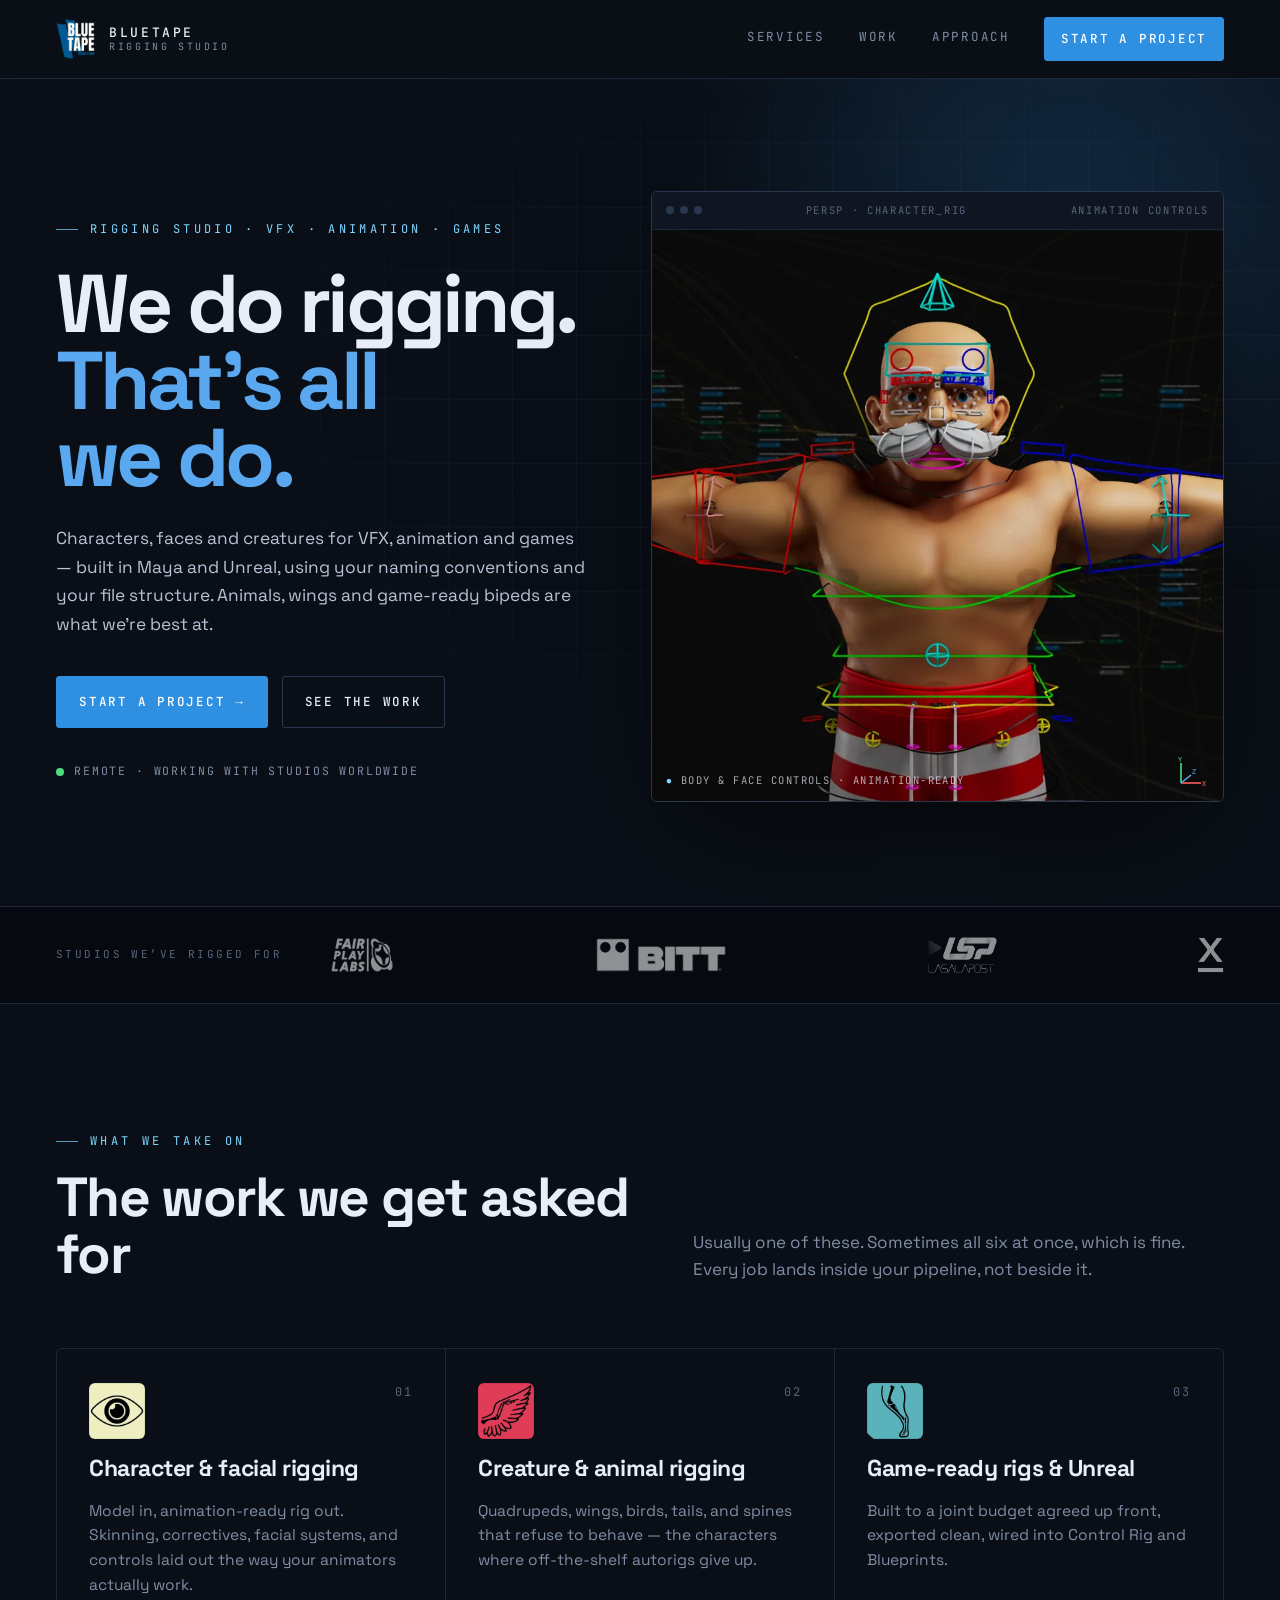
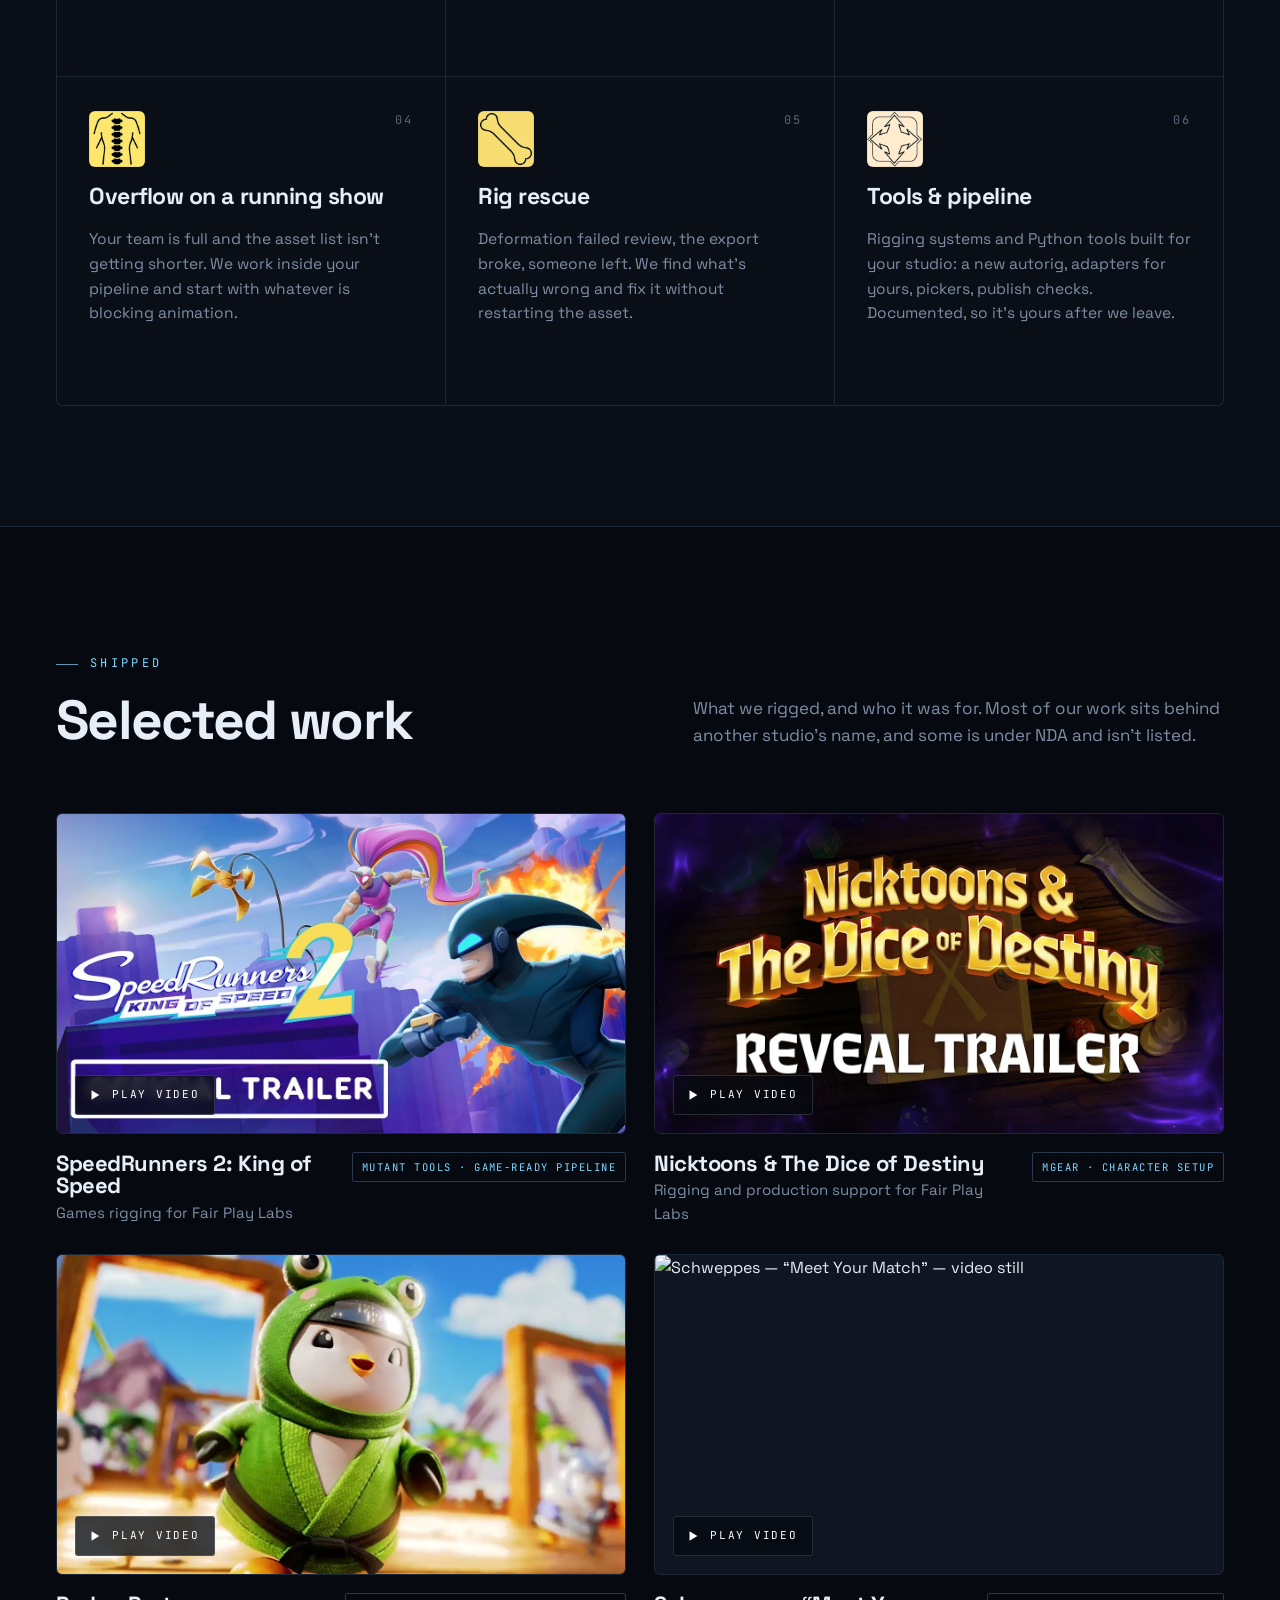
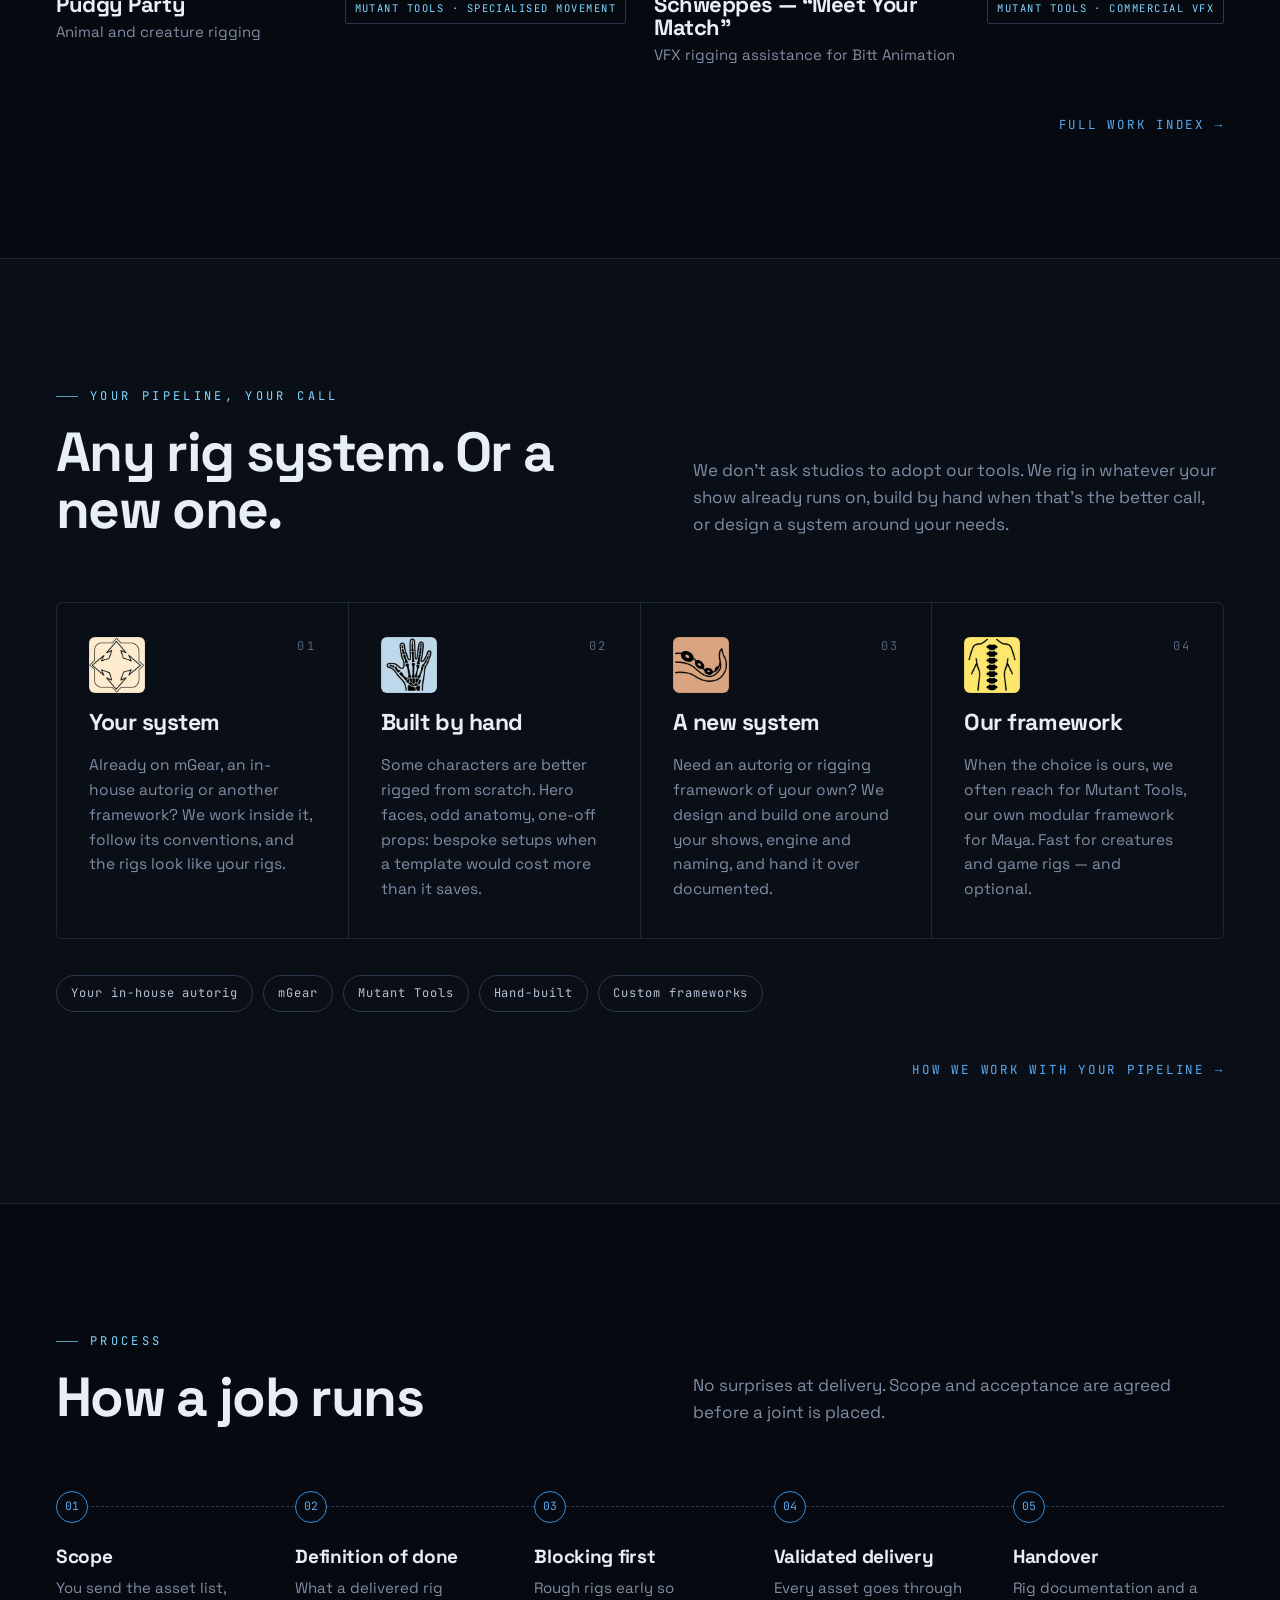
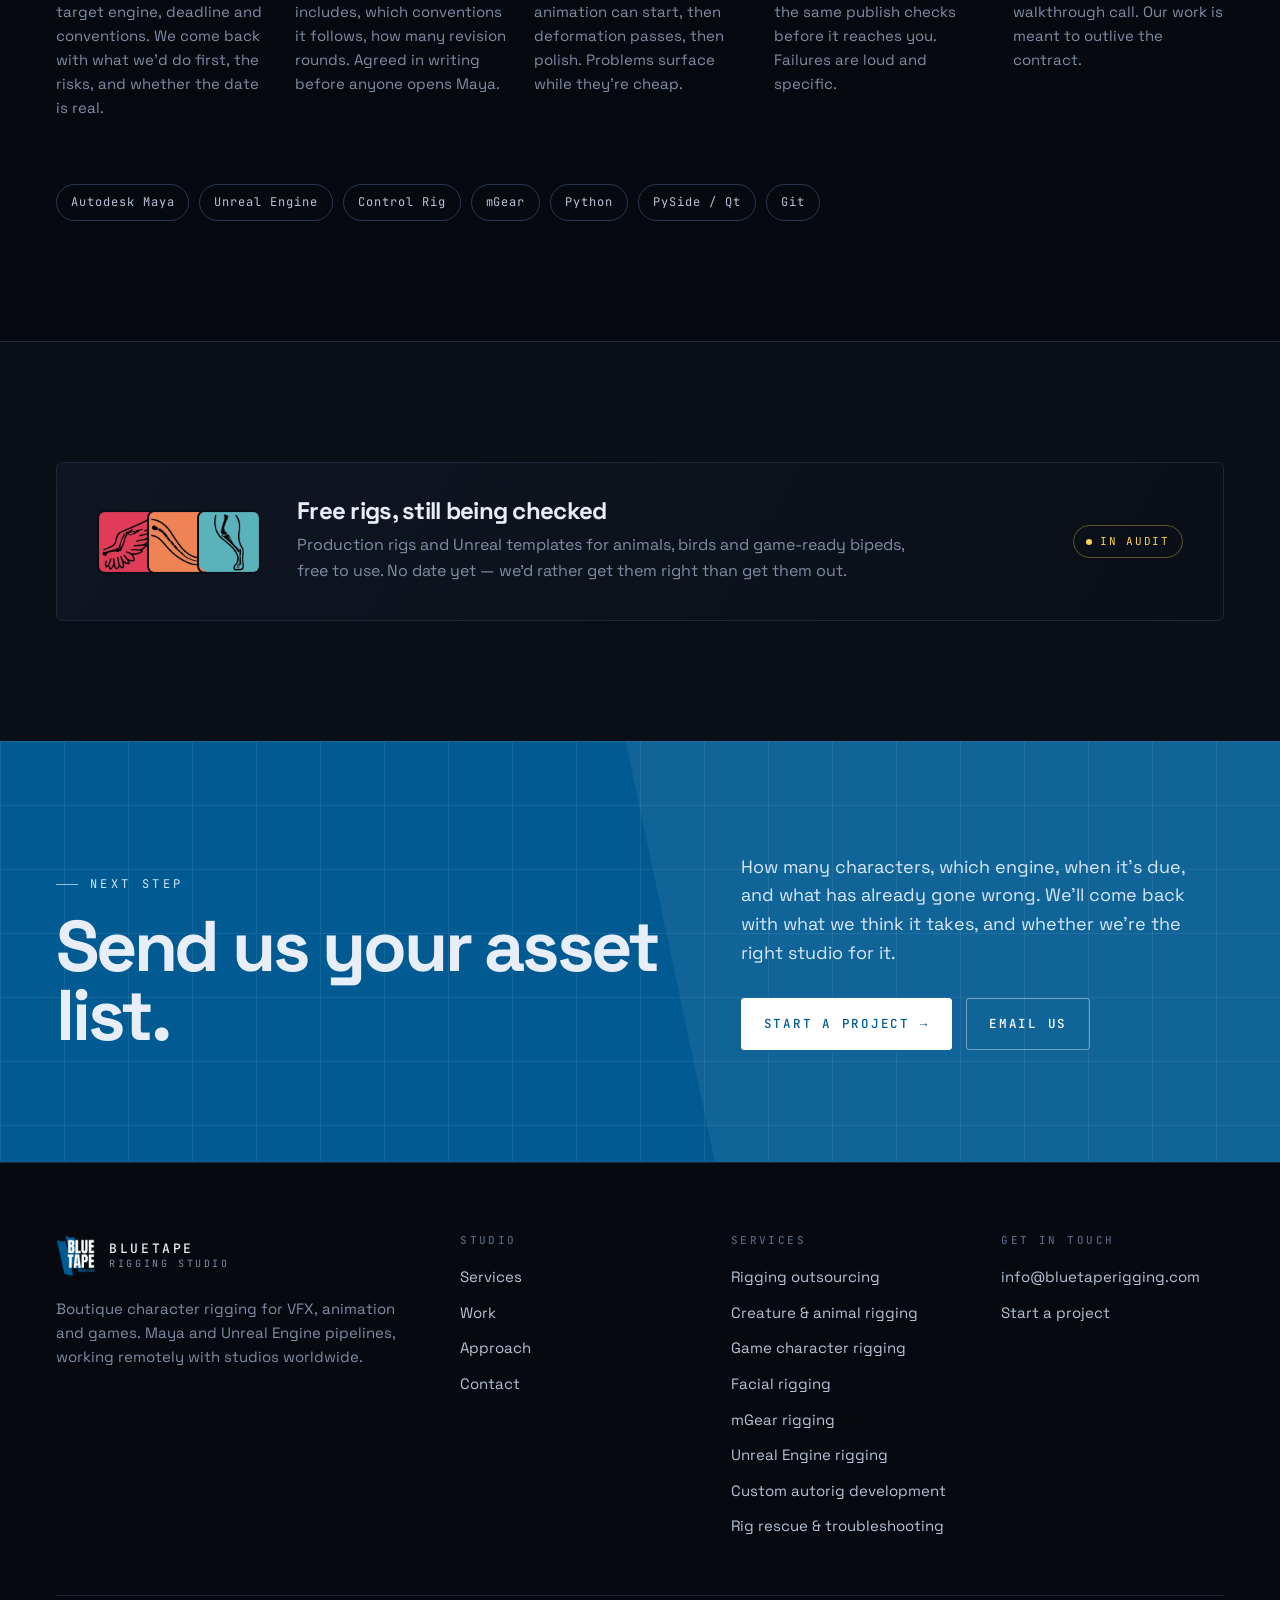
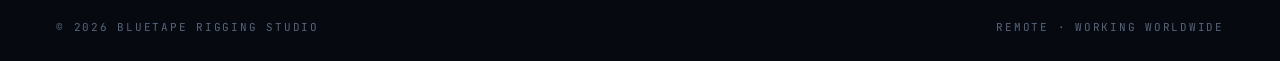
==== commit cd24d28a: "Send enquiries to info@bluetaperigging.com Co-Authored-By: Claude Opus 5.5 <noreply@anthropic.com>" ====
--- a/index.html
+++ b/index.html
@@ -202,6 +202,6 @@
   </div>
   <div class="wrap foot__base"><span>© 2026 Bluetape Rigging Studio</span><span>Remote · working worldwide</span></div>
 </footer>
-<script src="/assets/js/site.js?v=b8661c61ac" defer></script>
+<script src="/assets/js/site.js?v=6daec08b28" defer></script>
 </body>
 </html>
